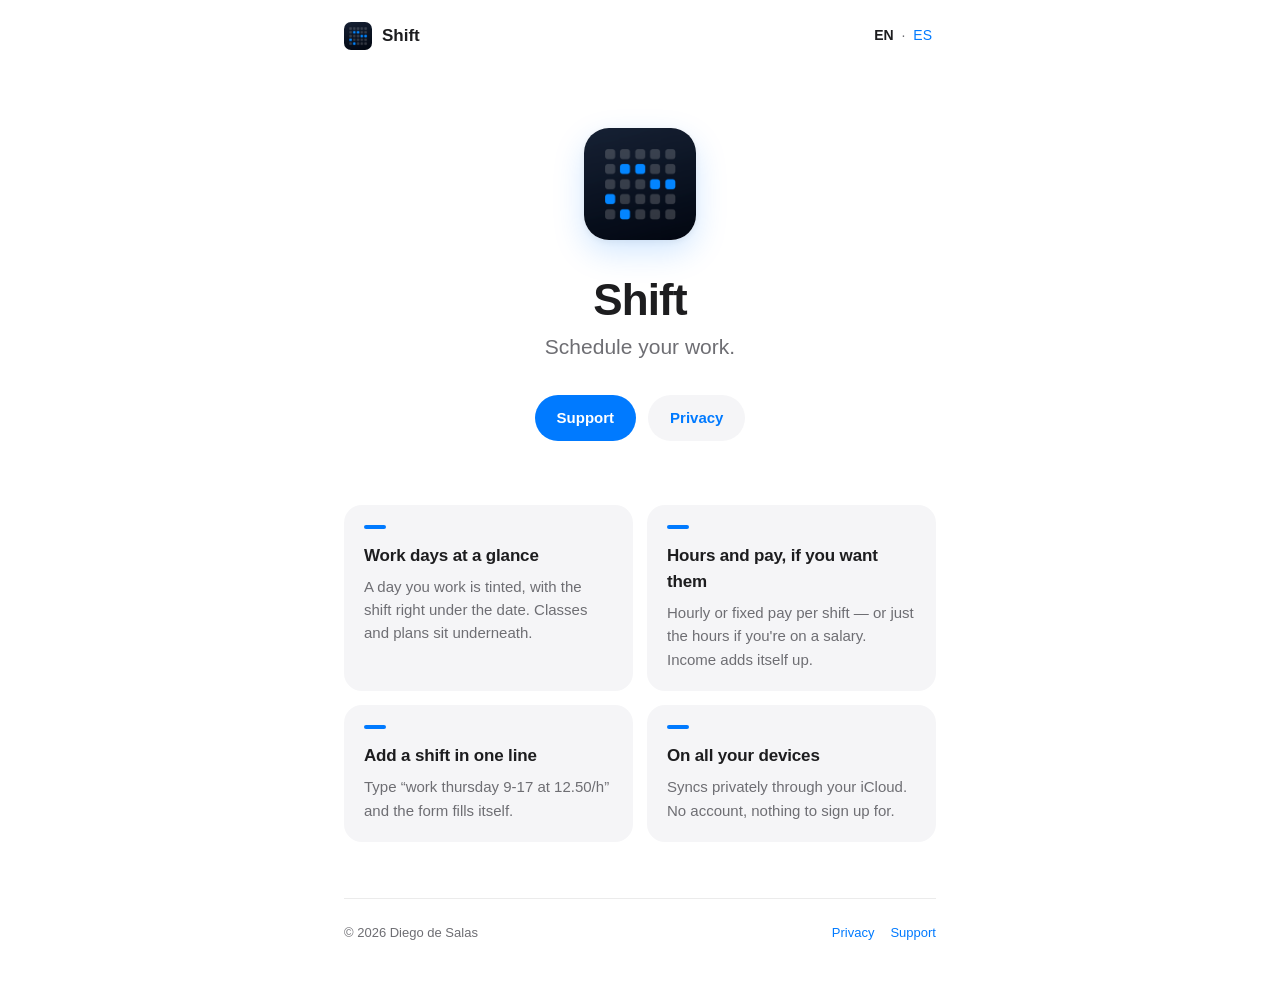
==== index.html @ 84f9fe29 "Add the Shift website: landing, privacy policy and support Static English and Spanish pages for shif" ====
<!doctype html>
<html lang="en">
<head>
  <meta charset="utf-8">
  <meta name="viewport" content="width=device-width, initial-scale=1">
  <title>Shift — Schedule Your Work</title>
  <meta name="description" content="A calendar for people whose schedule and pay change every week. Work days at a glance, hours and pay tracked, synced privately with iCloud.">
  <meta name="theme-color" content="#ffffff" media="(prefers-color-scheme: light)">
  <meta name="theme-color" content="#000000" media="(prefers-color-scheme: dark)">
  <link rel="icon" href="favicon.png">
  <link rel="apple-touch-icon" href="icon.png">
  <link rel="alternate" hreflang="es" href="es/index.html">
  <link rel="stylesheet" href="styles.css">
</head>
<body>
  <div class="wrap">
    <header class="site-header">
      <a class="brand" href="index.html"><img src="icon.png" alt=""> Shift</a>
      <div class="lang"><span>EN</span> · <a href="es/index.html" hreflang="es">ES</a></div>
    </header>

    <main>
      <section class="hero">
        <img class="app-icon" src="icon.png" alt="Shift app icon">
        <h1>Shift</h1>
        <p class="tagline">Schedule your work.</p>
        <div class="actions">
          <a class="button primary" href="support.html">Support</a>
          <a class="button" href="privacy.html">Privacy</a>
        </div>
      </section>

      <section class="features">
        <article class="feature">
          <h2>Work days at a glance</h2>
          <p>A day you work is tinted, with the shift right under the date. Classes and plans sit underneath.</p>
        </article>
        <article class="feature">
          <h2>Hours and pay, if you want them</h2>
          <p>Hourly or fixed pay per shift — or just the hours if you're on a salary. Income adds itself up.</p>
        </article>
        <article class="feature">
          <h2>Add a shift in one line</h2>
          <p>Type “work thursday 9-17 at 12.50/h” and the form fills itself.</p>
        </article>
        <article class="feature">
          <h2>On all your devices</h2>
          <p>Syncs privately through your iCloud. No account, nothing to sign up for.</p>
        </article>
      </section>
    </main>

    <footer class="site-footer">
      <span>© 2026 Diego de Salas</span>
      <nav><a href="privacy.html">Privacy</a><a href="support.html">Support</a></nav>
    </footer>
  </div>
</body>
</html>
---- styles.css ----
/* Shift — one stylesheet for every page. No web fonts, no scripts. */

:root {
  --blue: #007aff;
  --bg: #ffffff;
  --surface: #f5f5f7;
  --text: #1d1d1f;
  --secondary: #6e6e73;
  --hairline: rgba(0, 0, 0, 0.08);
  --shadow: 0 12px 32px rgba(0, 122, 255, 0.18), 0 2px 6px rgba(0, 0, 0, 0.06);
  color-scheme: light dark;
}

@media (prefers-color-scheme: dark) {
  :root {
    --blue: #0a84ff;
    --bg: #000000;
    --surface: #1c1c1e;
    --text: #f5f5f7;
    --secondary: #a1a1a6;
    --hairline: rgba(255, 255, 255, 0.12);
    --shadow: 0 12px 32px rgba(10, 132, 255, 0.22), 0 2px 6px rgba(0, 0, 0, 0.4);
  }
}

*,
*::before,
*::after {
  box-sizing: border-box;
}

html {
  -webkit-text-size-adjust: 100%;
}

body {
  margin: 0;
  background: var(--bg);
  color: var(--text);
  font-family: -apple-system, BlinkMacSystemFont, "SF Pro Text", "Helvetica Neue", Helvetica, Arial, sans-serif;
  font-size: 17px;
  line-height: 1.55;
  -webkit-font-smoothing: antialiased;
}

a {
  color: var(--blue);
  text-decoration: none;
}

a:hover {
  text-decoration: underline;
}

.wrap {
  max-width: 640px;
  margin: 0 auto;
  padding: 0 24px;
}

/* Header */

.site-header {
  display: flex;
  align-items: center;
  justify-content: space-between;
  padding: 22px 0;
}

.brand {
  display: flex;
  align-items: center;
  gap: 10px;
  color: var(--text);
  font-weight: 600;
  font-size: 17px;
}

.brand:hover {
  text-decoration: none;
}

.brand img {
  width: 28px;
  height: 28px;
  border-radius: 7px;
}

.lang {
  font-size: 14px;
  color: var(--secondary);
}

.lang a,
.lang span {
  padding: 2px 4px;
}

.lang span {
  color: var(--text);
  font-weight: 600;
}

/* Hero */

.hero {
  text-align: center;
  padding: 56px 0 40px;
}

.app-icon {
  width: 112px;
  height: 112px;
  border-radius: 25px;
  box-shadow: var(--shadow);
}

.hero h1 {
  margin: 28px 0 6px;
  font-size: 44px;
  line-height: 1.1;
  font-weight: 700;
  letter-spacing: -0.02em;
}

.tagline {
  margin: 0;
  font-size: 21px;
  color: var(--secondary);
}

.actions {
  display: flex;
  justify-content: center;
  gap: 12px;
  margin-top: 32px;
  flex-wrap: wrap;
}

.button {
  display: inline-block;
  padding: 11px 22px;
  border-radius: 999px;
  font-size: 15px;
  font-weight: 600;
  background: var(--surface);
  color: var(--blue);
}

.button.primary {
  background: var(--blue);
  color: #ffffff;
}

.button:hover {
  text-decoration: none;
  filter: brightness(0.96);
}

/* Features */

.features {
  display: grid;
  grid-template-columns: repeat(2, 1fr);
  gap: 14px;
  padding: 24px 0 56px;
}

.feature {
  background: var(--surface);
  border-radius: 18px;
  padding: 20px;
}

.feature h2 {
  margin: 0 0 6px;
  font-size: 17px;
  font-weight: 600;
  letter-spacing: -0.01em;
}

.feature h2::before {
  content: "";
  display: block;
  width: 22px;
  height: 4px;
  border-radius: 2px;
  background: var(--blue);
  margin-bottom: 14px;
}

.feature p {
  margin: 0;
  font-size: 15px;
  color: var(--secondary);
}

@media (max-width: 560px) {
  .features {
    grid-template-columns: 1fr;
  }

  .hero h1 {
    font-size: 36px;
  }
}

/* Document pages: privacy and support */

.doc {
  padding: 32px 0 56px;
}

.doc h1 {
  margin: 0 0 4px;
  font-size: 34px;
  line-height: 1.15;
  font-weight: 700;
  letter-spacing: -0.02em;
}

.doc .meta {
  margin: 0 0 32px;
  color: var(--secondary);
  font-size: 15px;
}

.doc .lead {
  font-size: 19px;
  margin: 0 0 8px;
}

.doc h2 {
  margin: 36px 0 8px;
  padding-top: 28px;
  border-top: 1px solid var(--hairline);
  font-size: 20px;
  font-weight: 600;
  letter-spacing: -0.01em;
}

.doc h3 {
  margin: 24px 0 4px;
  font-size: 17px;
  font-weight: 600;
}

.doc p,
.doc li {
  color: var(--text);
}

.doc ul {
  padding-left: 20px;
}

.doc li {
  margin: 4px 0;
}

.callout {
  background: var(--surface);
  border-radius: 18px;
  padding: 20px 22px;
  margin: 24px 0 8px;
}

.callout p {
  margin: 0;
}

.callout .button {
  margin-top: 14px;
}

/* Footer */

.site-footer {
  border-top: 1px solid var(--hairline);
  padding: 24px 0 40px;
  font-size: 13px;
  color: var(--secondary);
  display: flex;
  justify-content: space-between;
  gap: 12px;
  flex-wrap: wrap;
}

.site-footer nav {
  display: flex;
  gap: 16px;
}
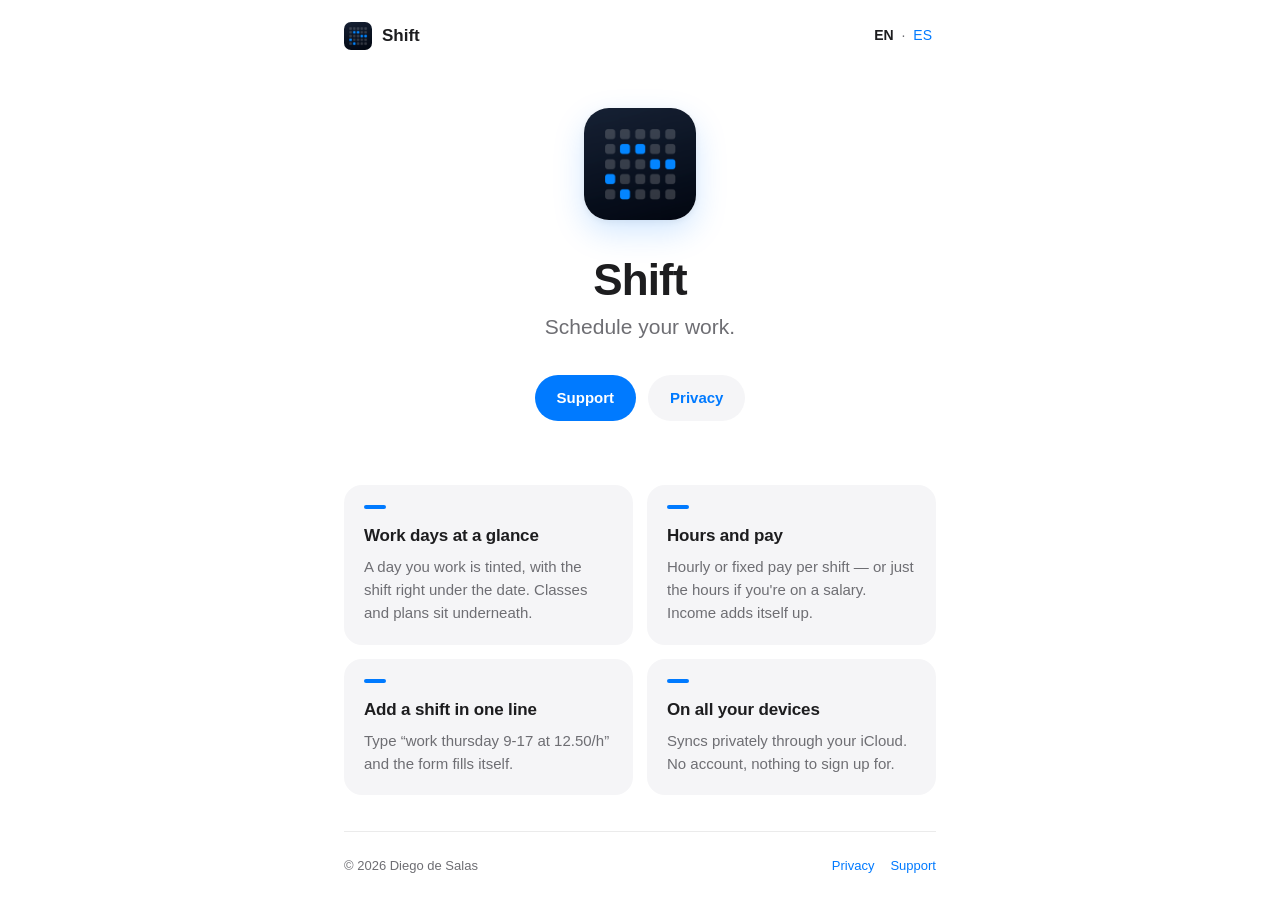
==== commit 6bdfc1db: "Accesibility improvements" ====
--- a/index.html
+++ b/index.html
@@ -36,7 +36,7 @@
           <p>A day you work is tinted, with the shift right under the date. Classes and plans sit underneath.</p>
         </article>
         <article class="feature">
-          <h2>Hours and pay, if you want them</h2>
+          <h2>Hours and pay</h2>
           <p>Hourly or fixed pay per shift — or just the hours if you're on a salary. Income adds itself up.</p>
         </article>
         <article class="feature">
--- a/styles.css
+++ b/styles.css
@@ -105,7 +105,7 @@
 
 .hero {
   text-align: center;
-  padding: 56px 0 40px;
+  padding: 36px 0 40px;
 }
 
 .app-icon {
@@ -163,7 +163,7 @@
   display: grid;
   grid-template-columns: repeat(2, 1fr);
   gap: 14px;
-  padding: 24px 0 56px;
+  padding: 24px 0 36px;
 }
 
 .feature {
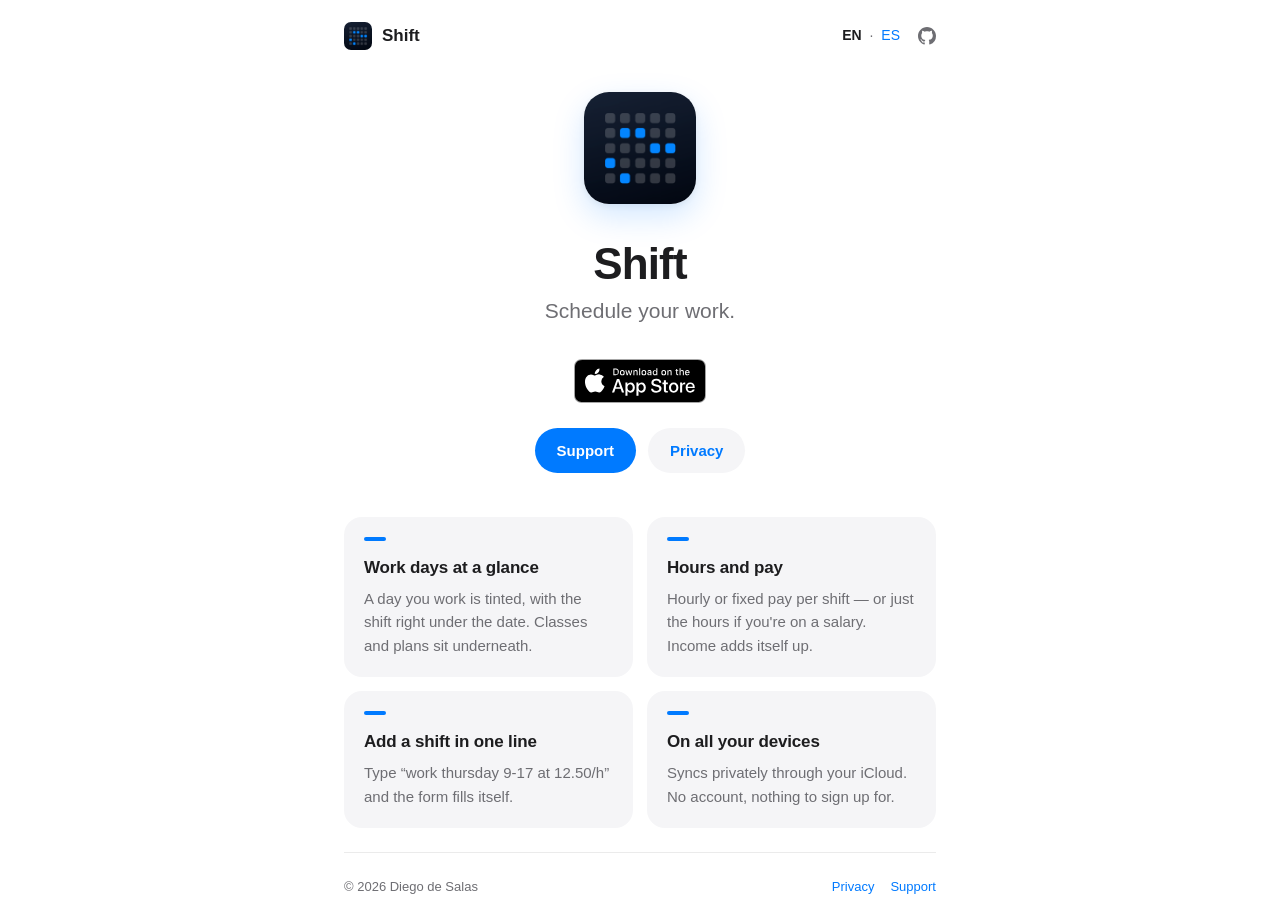
==== commit 0d1661da: "Fixed UI issues" ====
--- a/index.html
+++ b/index.html
@@ -16,7 +16,10 @@
   <div class="wrap">
     <header class="site-header">
       <a class="brand" href="index.html"><img src="icon.png" alt=""> Shift</a>
-      <div class="lang"><span>EN</span> · <a href="es/index.html" hreflang="es">ES</a></div>
+      <div class="header-end">
+        <div class="lang"><span>EN</span> · <a href="es/index.html" hreflang="es">ES</a></div>
+        <a class="github" href="https://github.com/desalix/Shift" target="_blank" rel="noopener" aria-label="GitHub repository"><svg viewBox="0 0 16 16" width="18" height="18" aria-hidden="true"><path fill="currentColor" d="M8 0C3.58 0 0 3.58 0 8c0 3.54 2.29 6.53 5.47 7.59.4.07.55-.17.55-.38 0-.19-.01-.82-.01-1.49-2.01.37-2.53-.49-2.69-.94-.09-.23-.48-.94-.82-1.13-.28-.15-.68-.52-.01-.53.63-.01 1.08.58 1.23.82.72 1.21 1.87.87 2.33.66.07-.52.28-.87.51-1.07-1.78-.2-3.64-.89-3.64-3.95 0-.87.31-1.59.82-2.15-.08-.2-.36-1.02.08-2.12 0 0 .67-.21 2.2.82.64-.18 1.32-.27 2-.27.68 0 1.36.09 2 .27 1.53-1.04 2.2-.82 2.2-.82.44 1.1.16 1.92.08 2.12.51.56.82 1.27.82 2.15 0 3.07-1.87 3.75-3.65 3.95.29.25.54.73.54 1.48 0 1.07-.01 1.93-.01 2.2 0 .21.15.46.55.38A8.013 8.013 0 0016 8c0-4.42-3.58-8-8-8z"/></svg></a>
+      </div>
     </header>
 
     <main>
@@ -24,6 +27,7 @@
         <img class="app-icon" src="icon.png" alt="Shift app icon">
         <h1>Shift</h1>
         <p class="tagline">Schedule your work.</p>
+        <a class="store-badge" target="_blank" href="https://apps.apple.com/app/shift-schedule-your-work/id6812912884"><img src="appstore-badge.svg" alt="Download on the App Store" width="132" height="44"></a>
         <div class="actions">
           <a class="button primary" href="support.html">Support</a>
           <a class="button" href="privacy.html">Privacy</a>
--- a/styles.css
+++ b/styles.css
@@ -86,6 +86,21 @@
   border-radius: 7px;
 }
 
+.header-end {
+  display: flex;
+  align-items: center;
+  gap: 14px;
+}
+
+.github {
+  display: flex;
+  color: var(--secondary);
+}
+
+.github:hover {
+  color: var(--text);
+}
+
 .lang {
   font-size: 14px;
   color: var(--secondary);
@@ -105,7 +120,7 @@
 
 .hero {
   text-align: center;
-  padding: 36px 0 40px;
+  padding: 20px 0 20px;
 }
 
 .app-icon {
@@ -133,8 +148,20 @@
   display: flex;
   justify-content: center;
   gap: 12px;
+  align-items: center;
+  margin-top: 16px;
+  flex-wrap: wrap;
+}
+
+.store-badge {
+  display: inline-flex;
   margin-top: 32px;
-  flex-wrap: wrap;
+}
+
+.store-badge img {
+  display: block;
+  width: auto;
+  height: 44px;
 }
 
 .button {
@@ -163,7 +190,7 @@
   display: grid;
   grid-template-columns: repeat(2, 1fr);
   gap: 14px;
-  padding: 24px 0 36px;
+  padding: 24px 0 24px;
 }
 
 .feature {
@@ -277,7 +304,7 @@
 
 .site-footer {
   border-top: 1px solid var(--hairline);
-  padding: 24px 0 40px;
+  padding: 24px 0 20px;
   font-size: 13px;
   color: var(--secondary);
   display: flex;
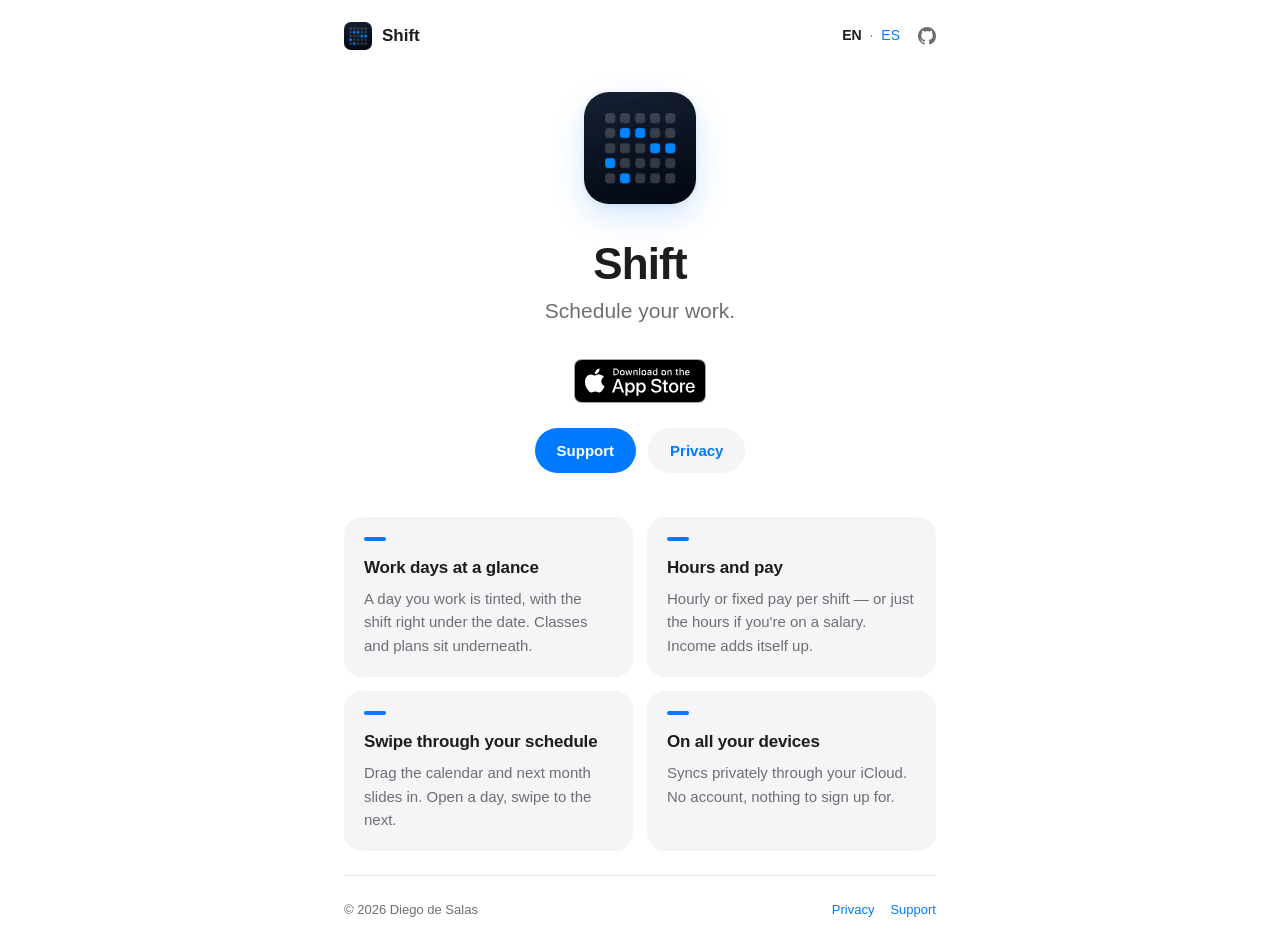
==== commit 6a1d2cda: "Matching Build 1.1" ====
--- a/index.html
+++ b/index.html
@@ -44,8 +44,8 @@
           <p>Hourly or fixed pay per shift — or just the hours if you're on a salary. Income adds itself up.</p>
         </article>
         <article class="feature">
-          <h2>Add a shift in one line</h2>
-          <p>Type “work thursday 9-17 at 12.50/h” and the form fills itself.</p>
+          <h2>Swipe through your schedule</h2>
+          <p>Drag the calendar and next month slides in. Open a day, swipe to the next.</p>
         </article>
         <article class="feature">
           <h2>On all your devices</h2>
